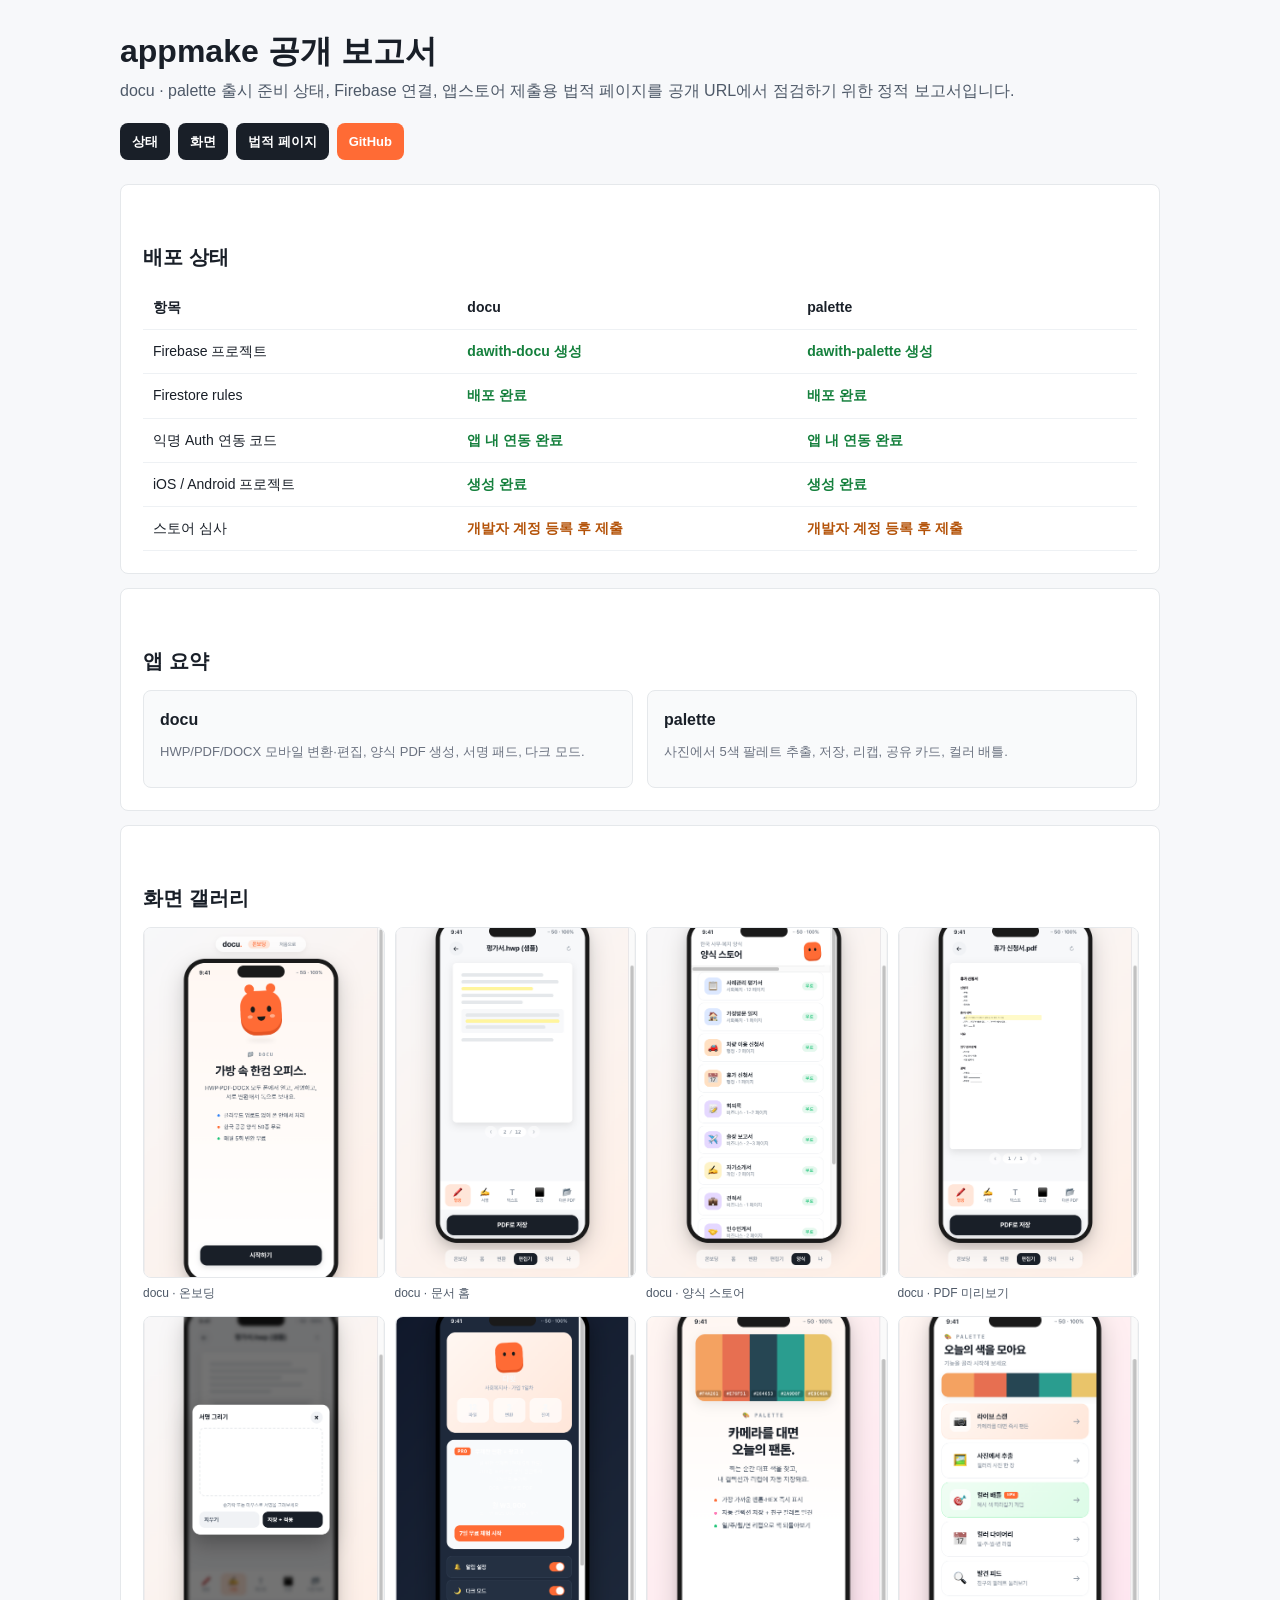
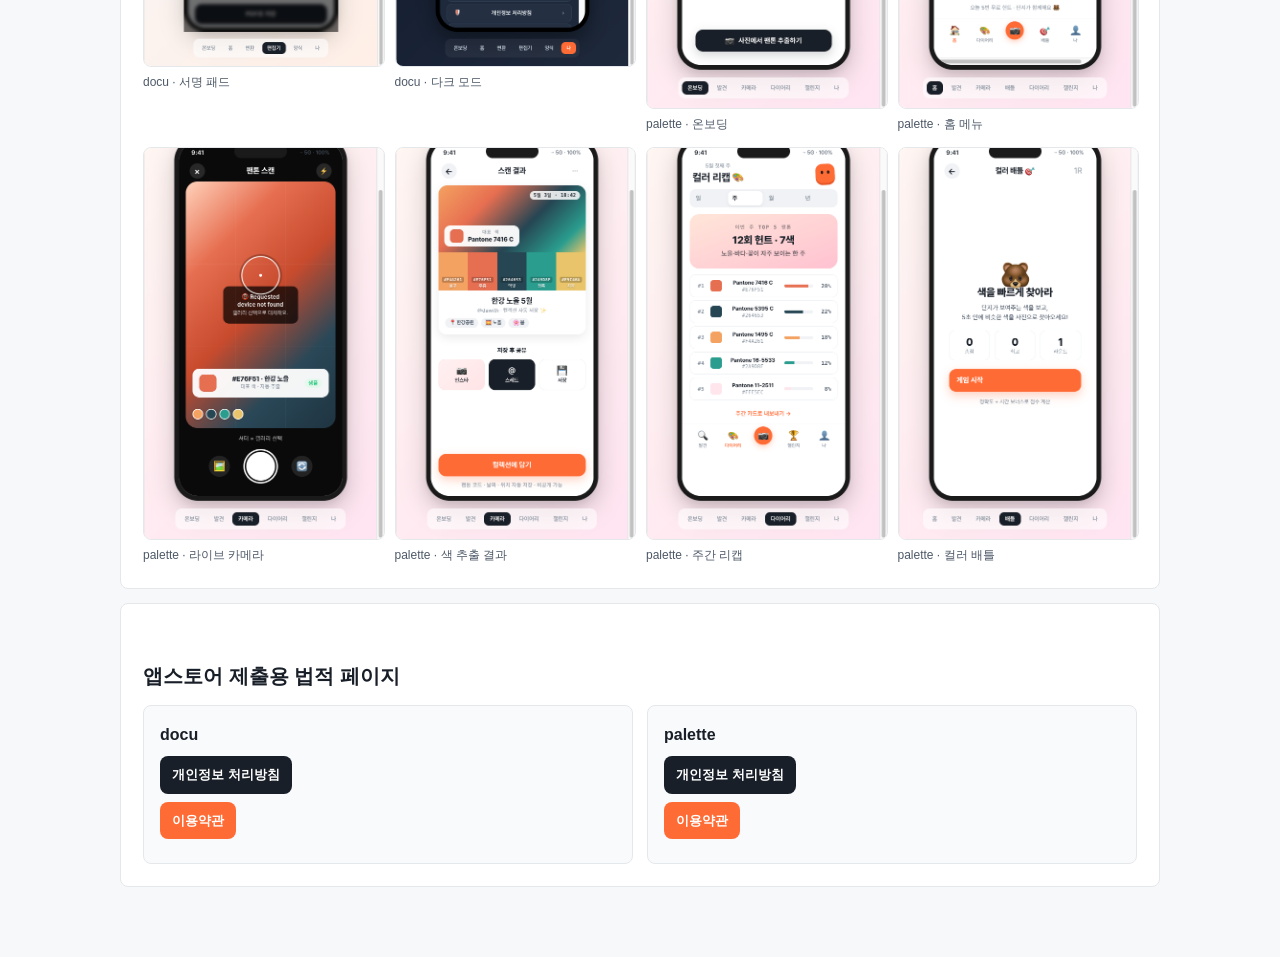
==== index.html @ 49d0acf2 "Publish appmake public report" ====
<!DOCTYPE html>
<html lang="ko">
<head>
<meta charset="UTF-8" />
<meta name="viewport" content="width=device-width, initial-scale=1.0" />
<title>appmake 공개 보고서</title>
<style>
  body { margin: 0; font-family: -apple-system, BlinkMacSystemFont, "Pretendard", "Segoe UI", sans-serif; background: #F7F8FA; color: #191F28; line-height: 1.65; }
  main { max-width: 1040px; margin: 0 auto; padding: 32px 20px 56px; }
  header { margin-bottom: 24px; }
  h1 { margin: 0 0 8px; font-size: 32px; line-height: 1.2; letter-spacing: 0; }
  h2 { margin: 34px 0 12px; font-size: 20px; letter-spacing: 0; }
  h3 { margin: 24px 0 8px; font-size: 16px; letter-spacing: 0; }
  p { margin: 8px 0; }
  a { color: #E85D2A; text-decoration: none; }
  code { background: #EEF1F4; border-radius: 5px; padding: 2px 5px; font-size: 0.9em; }
  .lede { color: #4E5968; margin: 0; }
  .nav { display: flex; flex-wrap: wrap; gap: 8px; margin-top: 18px; }
  .nav a, .button { display: inline-flex; align-items: center; border-radius: 8px; background: #191F28; color: white; padding: 8px 12px; font-size: 13px; font-weight: 700; }
  .nav a.alt, .button.alt { background: #FF6B35; }
  section { background: white; border: 1px solid #E5E8EB; border-radius: 8px; padding: 22px; margin: 14px 0; }
  .grid { display: grid; grid-template-columns: repeat(auto-fit, minmax(260px, 1fr)); gap: 14px; }
  .card { background: #F9FAFB; border: 1px solid #E5E8EB; border-radius: 8px; padding: 16px; }
  .card strong { display: block; margin-bottom: 6px; }
  .meta { color: #6B7280; font-size: 13px; }
  .status { width: 100%; border-collapse: collapse; font-size: 14px; }
  .status th, .status td { border-bottom: 1px solid #EEF1F4; padding: 10px; text-align: left; vertical-align: top; }
  .ok { color: #15803D; font-weight: 800; }
  .todo { color: #B45309; font-weight: 800; }
  .gallery { display: grid; grid-template-columns: repeat(auto-fit, minmax(190px, 1fr)); gap: 12px; }
  figure { margin: 0; }
  img { width: 100%; border: 1px solid #E5E8EB; border-radius: 8px; background: white; display: block; }
  figcaption { font-size: 12px; color: #4E5968; margin-top: 6px; }
  .legal main { max-width: 820px; background: white; border: 1px solid #E5E8EB; border-radius: 8px; margin-top: 24px; }
  @media (max-width: 640px) { h1 { font-size: 26px; } section { padding: 16px; } }
</style>
</head>
<body>
<main>
  <header>
    <h1>appmake 공개 보고서</h1>
    <p class="lede">docu · palette 출시 준비 상태, Firebase 연결, 앱스토어 제출용 법적 페이지를 공개 URL에서 점검하기 위한 정적 보고서입니다.</p>
    <nav class="nav">
      <a href="#status">상태</a>
      <a href="#screens">화면</a>
      <a href="#legal">법적 페이지</a>
      <a class="alt" href="https://github.com/myjun090-spec/appmake-report">GitHub</a>
    </nav>
  </header>

  <section id="status">
    <h2>배포 상태</h2>
    <table class="status">
      <tr><th>항목</th><th>docu</th><th>palette</th></tr>
      <tr><td>Firebase 프로젝트</td><td class="ok">dawith-docu 생성</td><td class="ok">dawith-palette 생성</td></tr>
      <tr><td>Firestore rules</td><td class="ok">배포 완료</td><td class="ok">배포 완료</td></tr>
      <tr><td>익명 Auth 연동 코드</td><td class="ok">앱 내 연동 완료</td><td class="ok">앱 내 연동 완료</td></tr>
      <tr><td>iOS / Android 프로젝트</td><td class="ok">생성 완료</td><td class="ok">생성 완료</td></tr>
      <tr><td>스토어 심사</td><td class="todo">개발자 계정 등록 후 제출</td><td class="todo">개발자 계정 등록 후 제출</td></tr>
    </table>
  </section>

  <section>
    <h2>앱 요약</h2>
    <div class="grid">
      <div class="card">
        <strong>docu</strong>
        <p class="meta">HWP/PDF/DOCX 모바일 변환·편집, 양식 PDF 생성, 서명 패드, 다크 모드.</p>
      </div>
      <div class="card">
        <strong>palette</strong>
        <p class="meta">사진에서 5색 팔레트 추출, 저장, 리캡, 공유 카드, 컬러 배틀.</p>
      </div>
    </div>
  </section>

  <section id="screens">
    <h2>화면 갤러리</h2>
    <div class="gallery">
  <figure>
    <a href="preview-docu-cover-real.png"><img src="preview-docu-cover-real.png" alt="docu 온보딩" /></a>
    <figcaption>docu · 온보딩</figcaption>
  </figure>

  <figure>
    <a href="preview-docu-editor-empty.png"><img src="preview-docu-editor-empty.png" alt="docu 문서 홈" /></a>
    <figcaption>docu · 문서 홈</figcaption>
  </figure>

  <figure>
    <a href="preview-docu-forms-store.png"><img src="preview-docu-forms-store.png" alt="docu 양식 스토어" /></a>
    <figcaption>docu · 양식 스토어</figcaption>
  </figure>

  <figure>
    <a href="preview-docu-template-pdf-final.png"><img src="preview-docu-template-pdf-final.png" alt="docu PDF 미리보기" /></a>
    <figcaption>docu · PDF 미리보기</figcaption>
  </figure>

  <figure>
    <a href="preview-docu-signature-pad.png"><img src="preview-docu-signature-pad.png" alt="docu 서명 패드" /></a>
    <figcaption>docu · 서명 패드</figcaption>
  </figure>

  <figure>
    <a href="preview-docu-dark-mode.png"><img src="preview-docu-dark-mode.png" alt="docu 다크 모드" /></a>
    <figcaption>docu · 다크 모드</figcaption>
  </figure>

  <figure>
    <a href="preview-palette-cover-real.png"><img src="preview-palette-cover-real.png" alt="palette 온보딩" /></a>
    <figcaption>palette · 온보딩</figcaption>
  </figure>

  <figure>
    <a href="preview-palette-home-menu.png"><img src="preview-palette-home-menu.png" alt="palette 홈 메뉴" /></a>
    <figcaption>palette · 홈 메뉴</figcaption>
  </figure>

  <figure>
    <a href="preview-palette-live-camera.png"><img src="preview-palette-live-camera.png" alt="palette 라이브 카메라" /></a>
    <figcaption>palette · 라이브 카메라</figcaption>
  </figure>

  <figure>
    <a href="preview-palette-result.png"><img src="preview-palette-result.png" alt="palette 색 추출 결과" /></a>
    <figcaption>palette · 색 추출 결과</figcaption>
  </figure>

  <figure>
    <a href="preview-palette-recap-week.png"><img src="preview-palette-recap-week.png" alt="palette 주간 리캡" /></a>
    <figcaption>palette · 주간 리캡</figcaption>
  </figure>

  <figure>
    <a href="preview-palette-battle-ready.png"><img src="preview-palette-battle-ready.png" alt="palette 컬러 배틀" /></a>
    <figcaption>palette · 컬러 배틀</figcaption>
  </figure></div>
  </section>

  <section id="legal">
    <h2>앱스토어 제출용 법적 페이지</h2>
    <div class="grid">
      <div class="card">
        <strong>docu</strong>
        <p><a class="button" href="docu-privacy.html">개인정보 처리방침</a></p>
        <p><a class="button alt" href="docu-terms.html">이용약관</a></p>
      </div>
      <div class="card">
        <strong>palette</strong>
        <p><a class="button" href="palette-privacy.html">개인정보 처리방침</a></p>
        <p><a class="button alt" href="palette-terms.html">이용약관</a></p>
      </div>
    </div>
  </section>
</main>
</body>
</html>
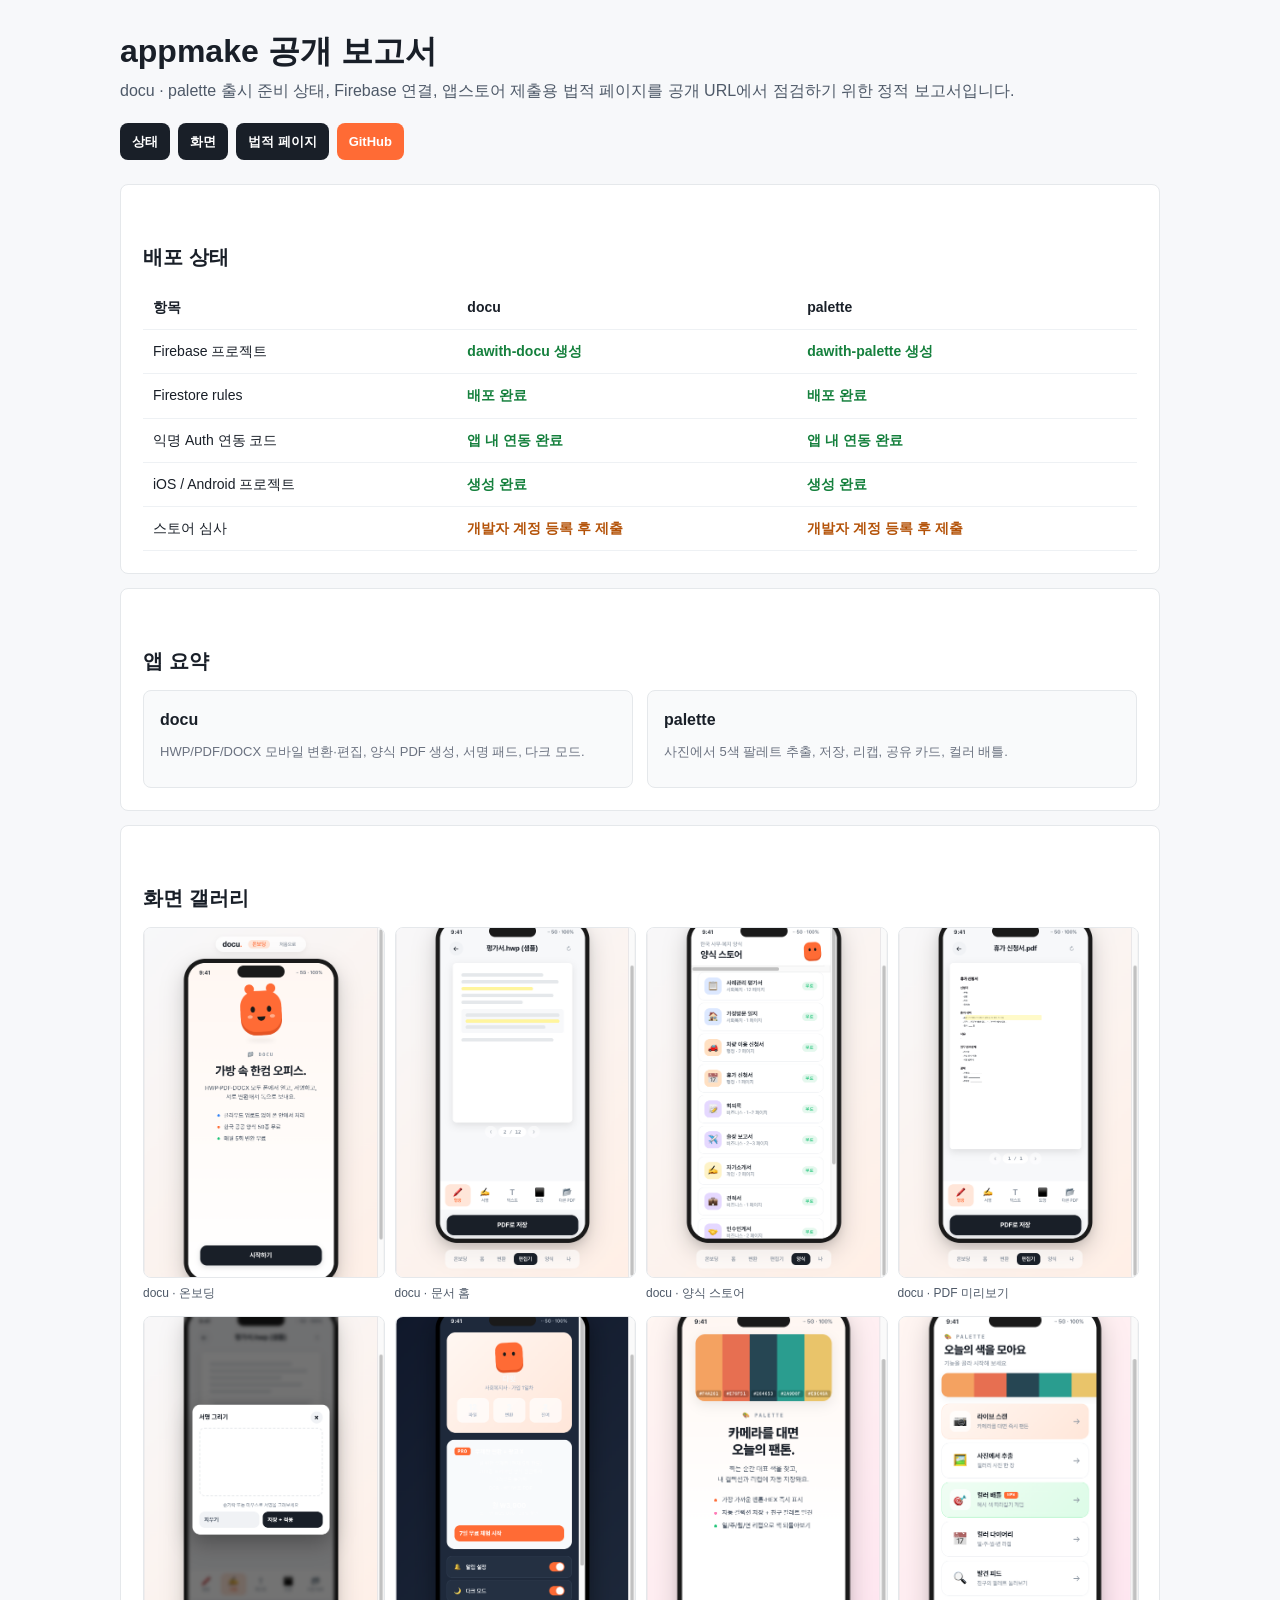
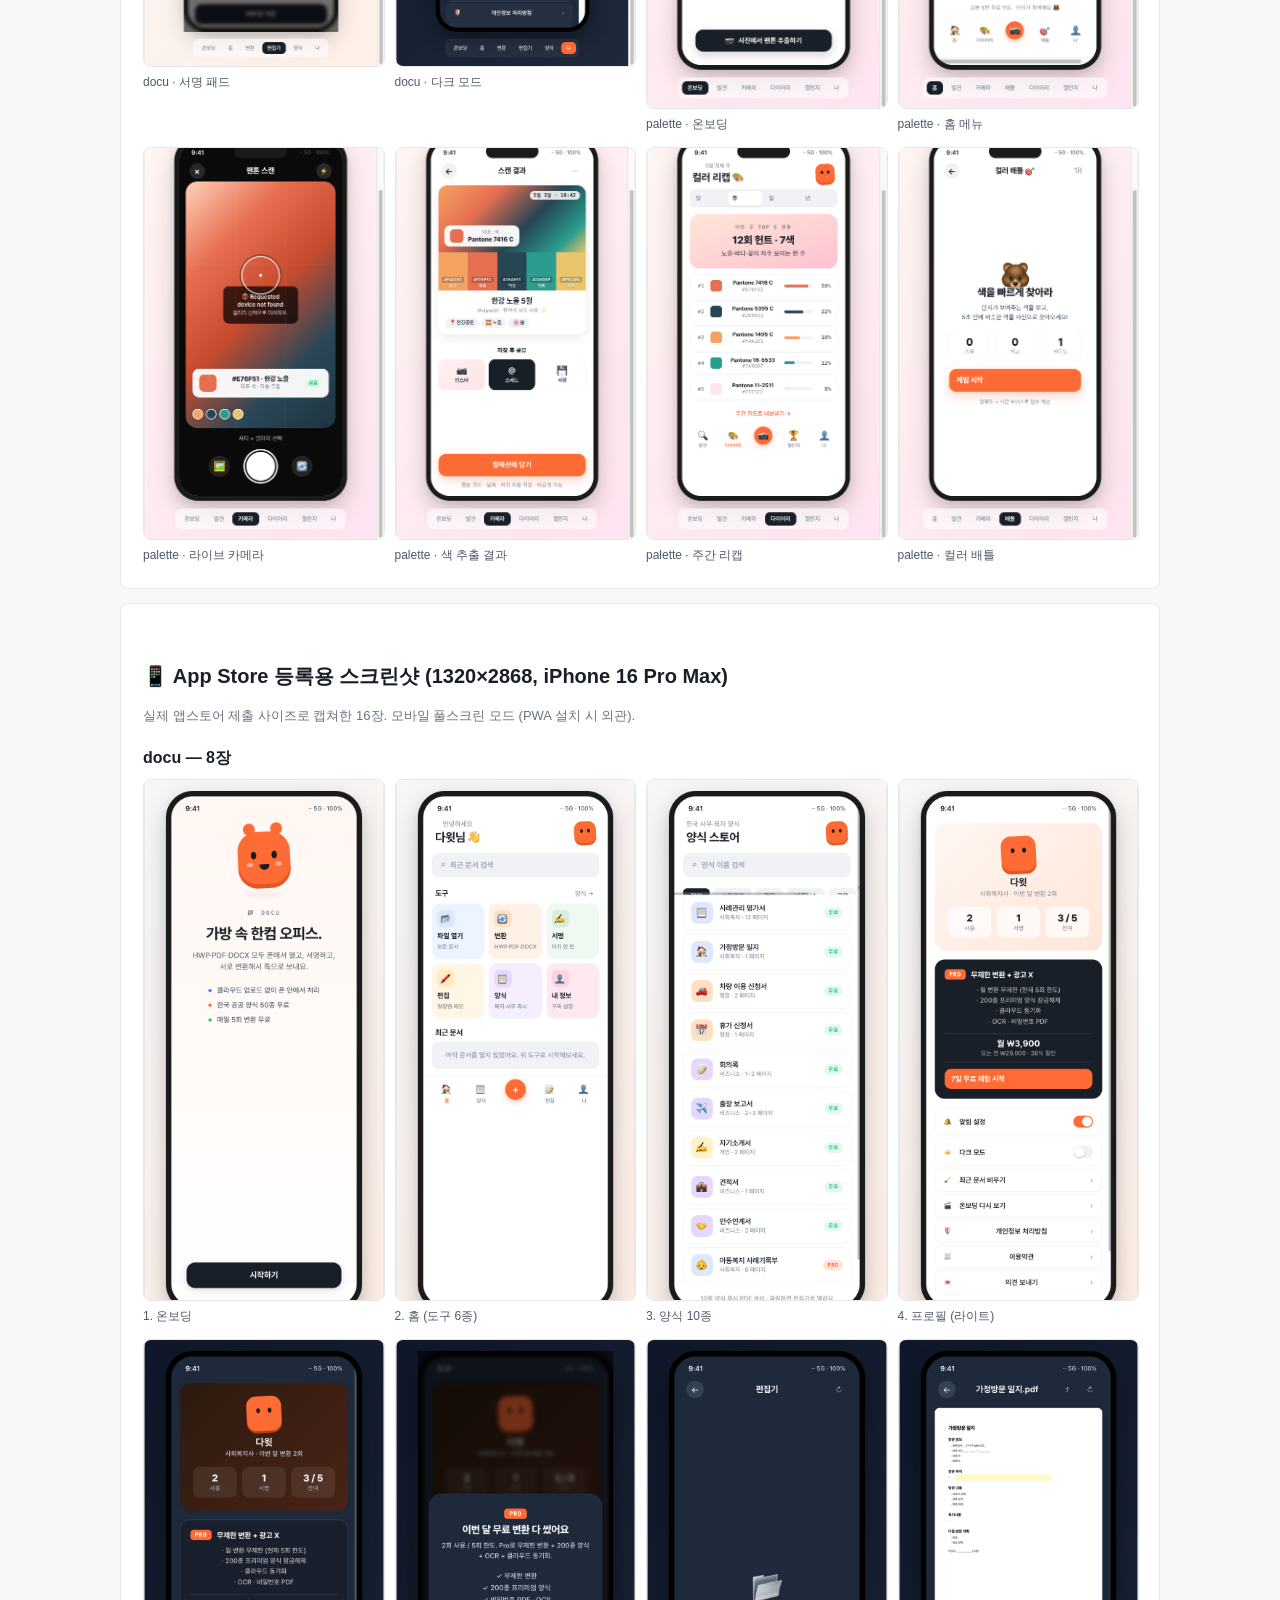
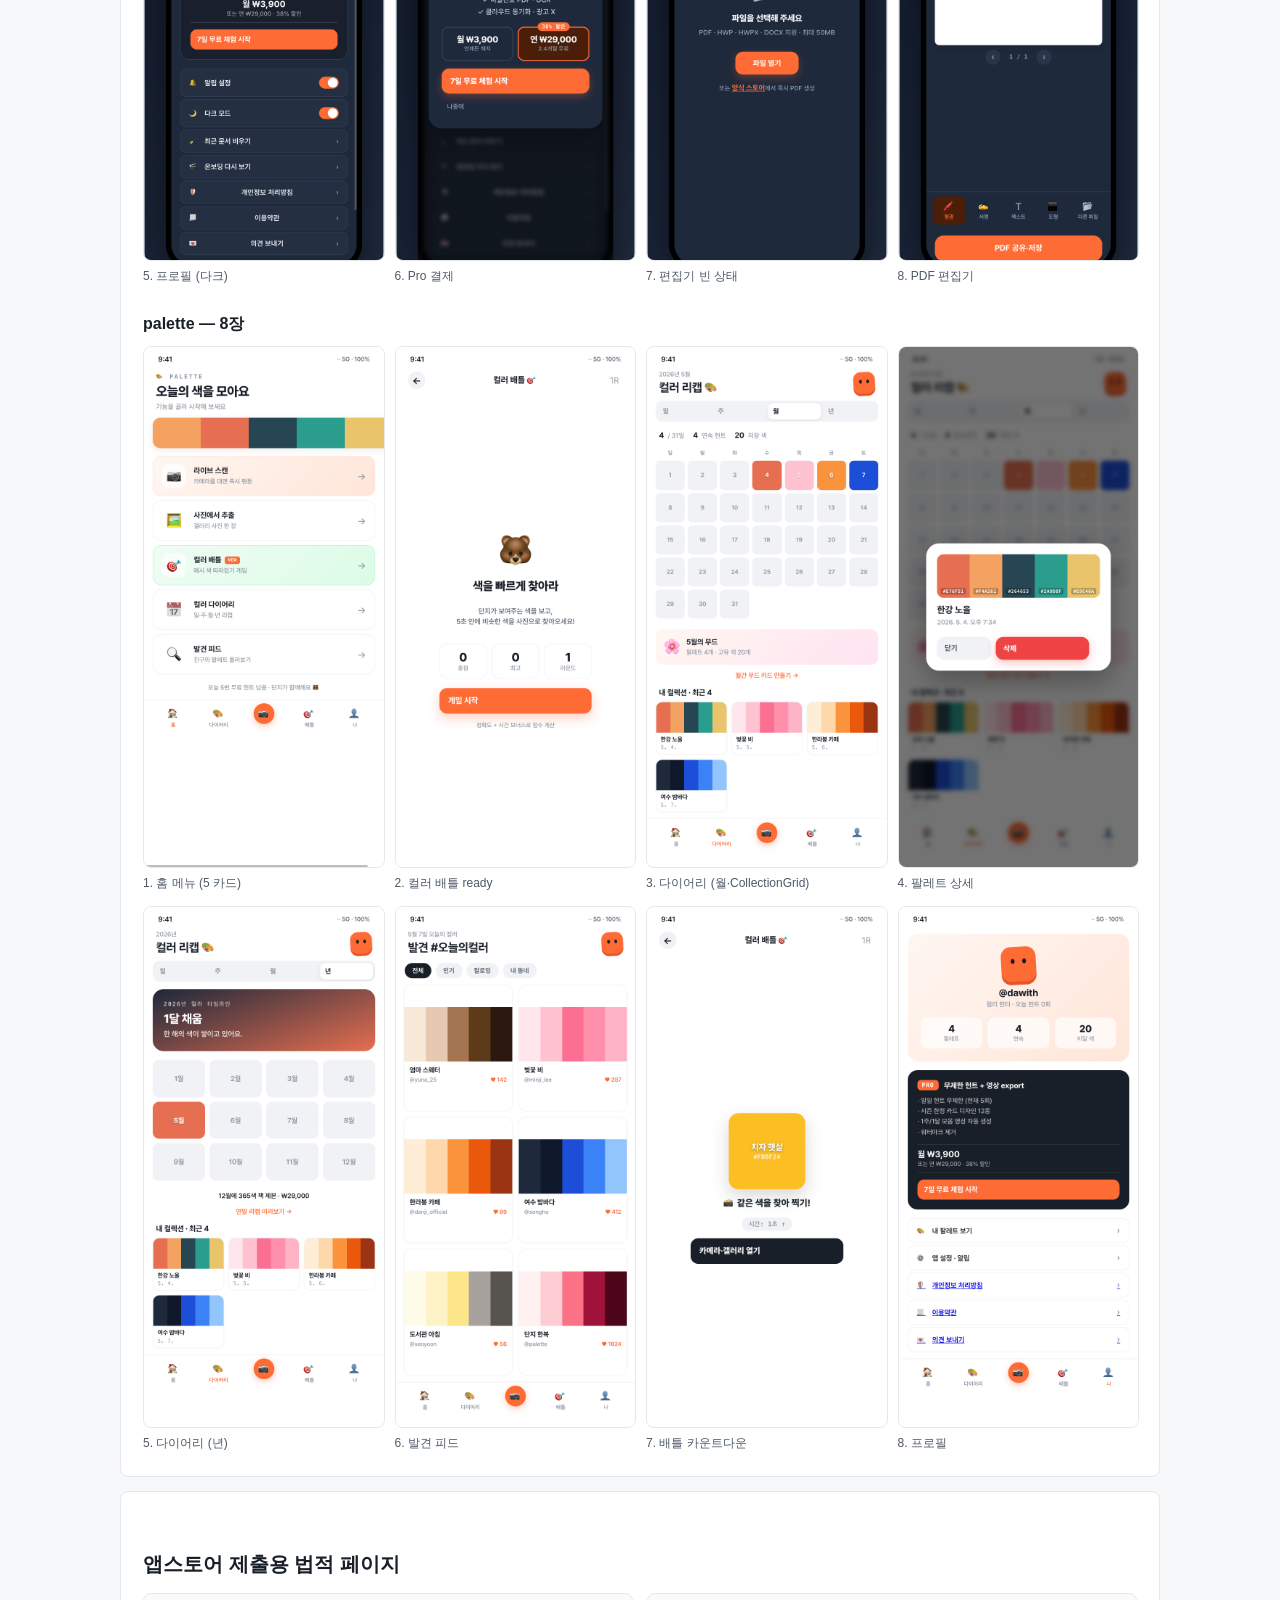
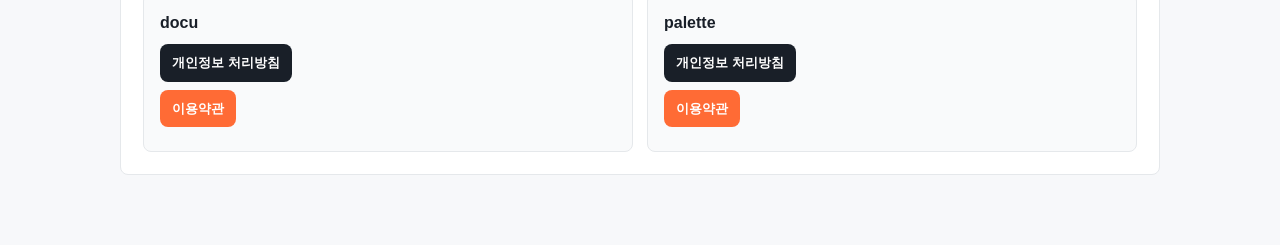
==== commit 0a2a3734: "feat: App Store 1320×2868 screenshots gallery (16 captures)" ====
--- a/index.html
+++ b/index.html
@@ -44,7 +44,7 @@
       <a href="#status">상태</a>
       <a href="#screens">화면</a>
       <a href="#legal">법적 페이지</a>
-      <a class="alt" href="https://github.com/myjun090-spec/appmake-report">GitHub</a>
+      <a class="alt" href="https://github.com/dawith-ai/appmake-report">GitHub</a>
     </nav>
   </header>
 
@@ -138,6 +138,33 @@
   </figure></div>
   </section>
 
+  <section id="appstore">
+    <h2>📱 App Store 등록용 스크린샷 (1320×2868, iPhone 16 Pro Max)</h2>
+    <p class="meta">실제 앱스토어 제출 사이즈로 캡쳐한 16장. 모바일 풀스크린 모드 (PWA 설치 시 외관).</p>
+    <h3 style="margin-top:18px;">docu — 8장</h3>
+    <div class="gallery">
+      <figure><a href="screenshots/docu/01-cover.png"><img src="screenshots/docu/01-cover.png" alt="docu 온보딩 풀스크린" /></a><figcaption>1. 온보딩</figcaption></figure>
+      <figure><a href="screenshots/docu/02-home.png"><img src="screenshots/docu/02-home.png" alt="docu 홈" /></a><figcaption>2. 홈 (도구 6종)</figcaption></figure>
+      <figure><a href="screenshots/docu/03-forms.png"><img src="screenshots/docu/03-forms.png" alt="docu 양식 스토어" /></a><figcaption>3. 양식 10종</figcaption></figure>
+      <figure><a href="screenshots/docu/04-profile.png"><img src="screenshots/docu/04-profile.png" alt="docu 프로필 라이트" /></a><figcaption>4. 프로필 (라이트)</figcaption></figure>
+      <figure><a href="screenshots/docu/05-profile-dark.png"><img src="screenshots/docu/05-profile-dark.png" alt="docu 프로필 다크" /></a><figcaption>5. 프로필 (다크)</figcaption></figure>
+      <figure><a href="screenshots/docu/06-paywall.png"><img src="screenshots/docu/06-paywall.png" alt="docu Pro paywall" /></a><figcaption>6. Pro 결제</figcaption></figure>
+      <figure><a href="screenshots/docu/07-editor-empty.png"><img src="screenshots/docu/07-editor-empty.png" alt="docu 편집기 빈 상태" /></a><figcaption>7. 편집기 빈 상태</figcaption></figure>
+      <figure><a href="screenshots/docu/08-editor-pdf.png"><img src="screenshots/docu/08-editor-pdf.png" alt="docu PDF 편집기" /></a><figcaption>8. PDF 편집기</figcaption></figure>
+    </div>
+    <h3 style="margin-top:24px;">palette — 8장</h3>
+    <div class="gallery">
+      <figure><a href="screenshots/palette/01-home.png"><img src="screenshots/palette/01-home.png" alt="palette 홈 메뉴" /></a><figcaption>1. 홈 메뉴 (5 카드)</figcaption></figure>
+      <figure><a href="screenshots/palette/02-battle-ready.png"><img src="screenshots/palette/02-battle-ready.png" alt="palette 배틀 준비" /></a><figcaption>2. 컬러 배틀 ready</figcaption></figure>
+      <figure><a href="screenshots/palette/03-diary-month.png"><img src="screenshots/palette/03-diary-month.png" alt="palette 다이어리 월" /></a><figcaption>3. 다이어리 (월·CollectionGrid)</figcaption></figure>
+      <figure><a href="screenshots/palette/04-palette-detail.png"><img src="screenshots/palette/04-palette-detail.png" alt="palette 상세 모달" /></a><figcaption>4. 팔레트 상세</figcaption></figure>
+      <figure><a href="screenshots/palette/05-diary-year.png"><img src="screenshots/palette/05-diary-year.png" alt="palette 연 리캡" /></a><figcaption>5. 다이어리 (년)</figcaption></figure>
+      <figure><a href="screenshots/palette/06-discover.png"><img src="screenshots/palette/06-discover.png" alt="palette 발견 피드" /></a><figcaption>6. 발견 피드</figcaption></figure>
+      <figure><a href="screenshots/palette/07-battle-preview.png"><img src="screenshots/palette/07-battle-preview.png" alt="palette 배틀 카운트다운" /></a><figcaption>7. 배틀 카운트다운</figcaption></figure>
+      <figure><a href="screenshots/palette/08-profile.png"><img src="screenshots/palette/08-profile.png" alt="palette 프로필" /></a><figcaption>8. 프로필</figcaption></figure>
+    </div>
+  </section>
+
   <section id="legal">
     <h2>앱스토어 제출용 법적 페이지</h2>
     <div class="grid">
